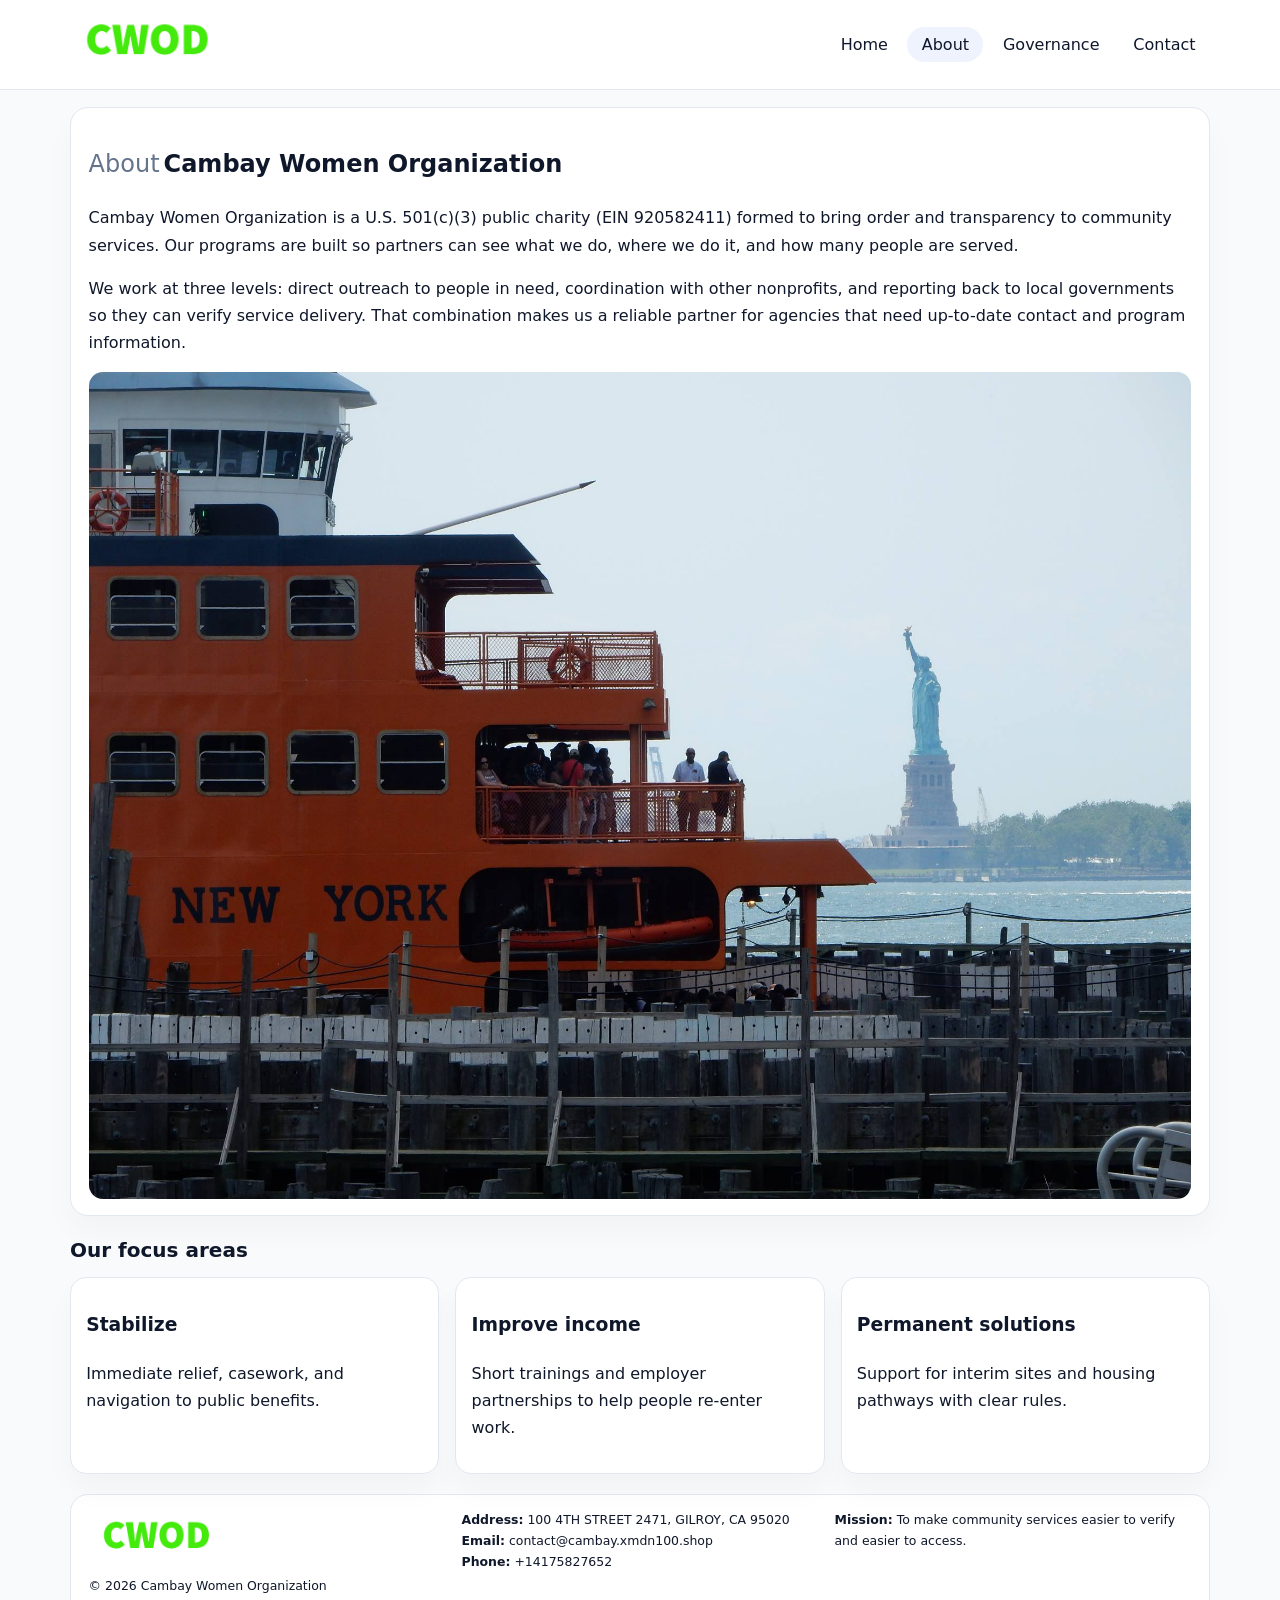
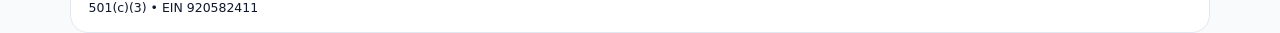
==== about.html @ 4f434170 "Initial commit" ====
<!doctype html><html lang="en"><head>
<meta charset="utf-8">
<meta name="viewport" content="width=device-width,initial-scale=1">
<title>Cambay Women Organization – Nonprofit • 2025</title>
<link rel="stylesheet" href="assets/styles.css">
<link rel="icon" href="images/logo.png">
  <meta name="description" content="Dedicated to community services, education, and direct relief, Cambay Women Organization collaborates with neighbors and partners to deliver practical help and long-term impact.">
</head><body>
<div style="position:absolute;left:-9999px;top:-9999px;opacity:0" data-uniq="{{UNIQUE_BLOB}}">
  <span>Dedicated to community services, education, and direct relief, Cambay Women Organization collaborates with neighbors and partners to deliver practical help and long-term impact.</span><svg width="12" height="12" viewBox="0 0 12 12" xmlns="http://www.w3.org/2000/svg"><circle cx="6" cy="6" r="5" fill="#7c3aed"/></svg><img src="images/jobs.jpg" width="1" height="1" alt="" loading="lazy"/>
</div>

<header>
  <div class="topbar">
    <a href="index.html"><img src="images/logo.png" style="width:155px" alt=""></a>
    <nav>
      <a href="index.html">Home</a>
      <a class="active" href="about.html">About</a>
      <a href="governance.html">Governance</a>
      <a href="contact.html">Contact</a>
    </nav>
  </div>
</header>

<section class="section">
  <div class="panel">
    <h1><span style="font-weight:500;color:var(--muted);margin-right:.25rem;">About</span><span style="font-weight:700;color:var(--ink);">Cambay Women Organization</span></h1>
    <p>Cambay Women Organization is a U.S. 501(c)(3) public charity (EIN 920582411) formed to bring order and transparency to community services. Our programs are built so partners can see what we do, where we do it, and how many people are served.</p>
    <p>We work at three levels: direct outreach to people in need, coordination with other nonprofits, and reporting back to local governments so they can verify service delivery. That combination makes us a reliable partner for agencies that need up-to-date contact and program information.</p>
    <img src="images/about.jpg" alt="" style="margin-top:1rem">
  </div>
</section>

<section class="section">
  <h2>Our focus areas</h2>
  <div class="cards">
    <article class="c550c58a30c"><h3>Stabilize</h3><p>Immediate relief, casework, and navigation to public benefits.</p></article>
    <article class="c550c58a30c"><h3>Improve income</h3><p>Short trainings and employer partnerships to help people re-enter work.</p></article>
    <article class="c550c58a30c"><h3>Permanent solutions</h3><p>Support for interim sites and housing pathways with clear rules.</p></article>
  </div>
</section>

<footer>
  <div class="footer-grid">
    <div><img src="images/logo.png" style="width:135px;margin-bottom:.35rem" alt=""><div class="small">© <span id="year"></span> Cambay Women Organization</div><div class="small">501(c)(3) • EIN 920582411</div></div>
    <div><div class="small"><strong>Address:</strong> 100 4TH STREET 2471,
GILROY, CA 95020</div><div class="small"><strong>Email:</strong> <a href="mailto:contact@cambay.xmdn100.shop">contact@cambay.xmdn100.shop</a></div><div class="small"><strong>Phone:</strong> <a href="tel:+14175827652">+14175827652</a></div></div>
    <div><div class="small"><strong>Mission:</strong> To make community services easier to verify and easier to access.</div></div>
  </div>
</footer>
<script>(()=>{const y=document.getElementById('year');if(y)y.textContent=new Date().getFullYear();})();</script>
</body></html>
---- assets/styles.css ----
:root{
  --ink:#0f172a;
  --muted:#64748b;
  --line:#e2e8f0;
  --paper:#fff;
  --brand:#2563eb;
  --brand-ink:#1e40af;
  --soft:#eff6ff;
  --r:18px;
  --sh:0 16px 30px rgba(15,23,42,.03);
}
*{box-sizing:border-box}
html,body{height:100%}
body{
  margin:0;
  background:#f8fafc;
  color:var(--ink);
  font-family:Inter,system-ui,-apple-system,BlinkMacSystemFont,"Segoe UI",Arial,sans-serif;
  line-height:1.7;
}
img{max-width:100%;height:auto;display:block;border-radius:14px}
a{color:var(--brand);text-decoration:none}
a:hover{text-decoration:underline}

/* NAV */
header{background:#fff;border-bottom:1px solid var(--line);position:sticky;top:0;z-index:15}
.topbar{
  width:min(1140px,94%);
  margin:0 auto;
  display:flex;
  align-items:center;
  justify-content:space-between;
  gap:1rem;
  padding:.6rem 0;
}
.topbar nav a{
  padding:.5rem .9rem;
  border-radius:999px;
  color:var(--ink);
  font-weight:500;
}
.topbar nav a.active,
.topbar nav a:hover{
  background:rgba(37,99,235,.08);
  text-decoration:none;
}

/* HERO */
.cb84f4feff1{
  width:min(1140px,94%);
  margin:.95rem auto 0;
  background:linear-gradient(140deg,var(--soft),#fff 65%);
  border:1px solid rgba(37,99,235,.05);
  border-radius:22px;
  display:grid;
  grid-template-columns:1.1fr .9fr;
  gap:1.2rem;
  padding:1.3rem 1.2rem 1.1rem;
  box-shadow:var(--sh);
}
.cb84f4feff1 h1{font-size:clamp(1.8rem,3vw,2.55rem);margin-bottom:.4rem}
.cb84f4feff1 .c0e75688f70{color:var(--muted);max-width:550px}
.c3545e6293b{
  display:inline-block;
  background:rgba(37,99,235,.12);
  color:var(--brand-ink);
  padding:.2rem .65rem;
  border-radius:999px;
  font-weight:600;
  font-size:.68rem;
}

/* SECTION */
.section{
  width:min(1140px,94%);
  margin:1.05rem auto 0;
}
.panel{
  background:#fff;border:1px solid var(--line);border-radius:18px;
  padding:1rem 1.1rem;box-shadow:var(--sh);
}
h2{font-size:1.25rem;margin:.2rem 0 .6rem}

/* grids */
.cards{
  display:grid;
  grid-template-columns:repeat(auto-fit,minmax(230px,1fr));
  gap:1rem;
}
.c550c58a30c{
  background:#fff;border:1px solid var(--line);border-radius:16px;
  padding:.8rem .95rem 1rem;box-shadow:var(--sh);
}
.twocol{
  display:grid;grid-template-columns:1fr 1fr;gap:1rem;align-items:start;
}

/* timeline */
.timeline{list-style:none;margin:.5rem 0 0;padding:0}
.timeline li{position:relative;padding-left:1.25rem;margin:.35rem 0}
.timeline li::before{
  content:"";position:absolute;left:.25rem;top:.58rem;width:.4rem;height:.4rem;border-radius:999px;background:var(--brand)
}

/* contact form */
button,input,textarea{font:inherit}
.contact-form{display:grid;gap:12px;max-width:760px}
.contact-form .row-2{display:grid;grid-template-columns:1fr 1fr;gap:12px}
.contact-form input,
.contact-form textarea{
  width:100%;padding:.85rem 1rem;border:1px solid var(--line);
  border-radius:14px;background:#fff;
}
.contact-form textarea{resize:vertical}
.contact-form button{
  width:auto;justify-self:start;padding:.8rem 1.35rem;background:var(--brand);
  color:#fff;border:0;border-radius:14px;cursor:pointer
}
.contact-form button:hover{background:var(--brand-ink)}

/* footer */
footer{
  width:min(1140px,94%);
  margin:1.2rem auto 1.1rem;
  background:#fff;
  border:1px solid var(--line);
  border-radius:18px;
  padding:.9rem 1.1rem;
}
.footer-grid{
  display:grid;grid-template-columns:repeat(auto-fit,minmax(220px,1fr));
  gap:1rem
}
/* chữ footer đậm hơn cho dễ nhìn */
.small{
  color:#0f172a;   /* đậm hơn */
  font-size:.78rem;
}
.small a{color:#0f172a;text-decoration:none}
.small a:hover{text-decoration:underline}

/* responsive */
@media(max-width:940px){
  .cb84f4feff1{grid-template-columns:1fr}
  .twocol{grid-template-columns:1fr}
}
@media(max-width:640px){
  .topbar{flex-wrap:wrap;justify-content:center}
  .contact-form .row-2{grid-template-columns:1fr}
}
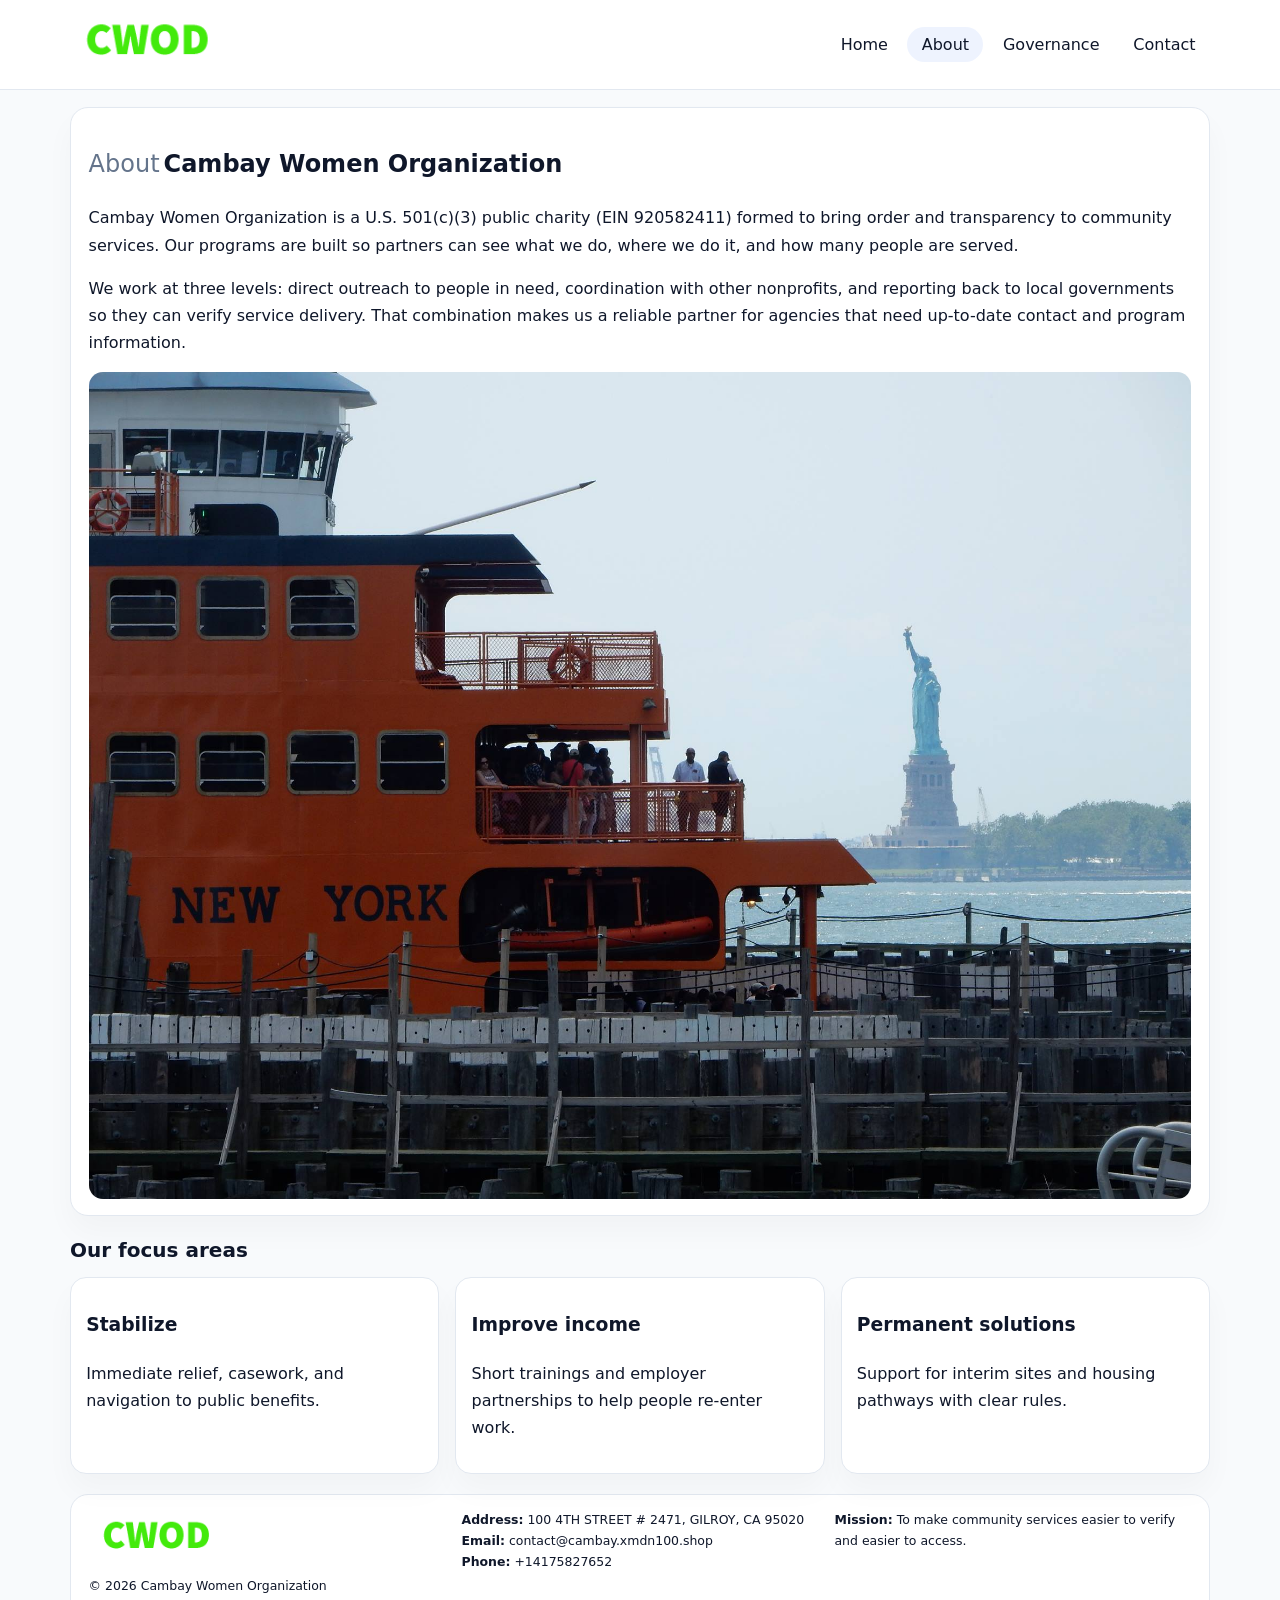
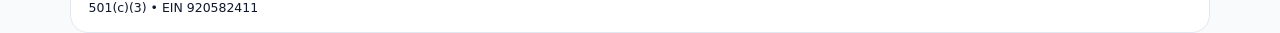
==== commit 6195f1b8: "Update about.html" ====
--- a/about.html
+++ b/about.html
@@ -43,7 +43,7 @@
 <footer>
   <div class="footer-grid">
     <div><img src="images/logo.png" style="width:135px;margin-bottom:.35rem" alt=""><div class="small">© <span id="year"></span> Cambay Women Organization</div><div class="small">501(c)(3) • EIN 920582411</div></div>
-    <div><div class="small"><strong>Address:</strong> 100 4TH STREET 2471,
+    <div><div class="small"><strong>Address:</strong> 100 4TH STREET # 2471,
 GILROY, CA 95020</div><div class="small"><strong>Email:</strong> <a href="mailto:contact@cambay.xmdn100.shop">contact@cambay.xmdn100.shop</a></div><div class="small"><strong>Phone:</strong> <a href="tel:+14175827652">+14175827652</a></div></div>
     <div><div class="small"><strong>Mission:</strong> To make community services easier to verify and easier to access.</div></div>
   </div>
